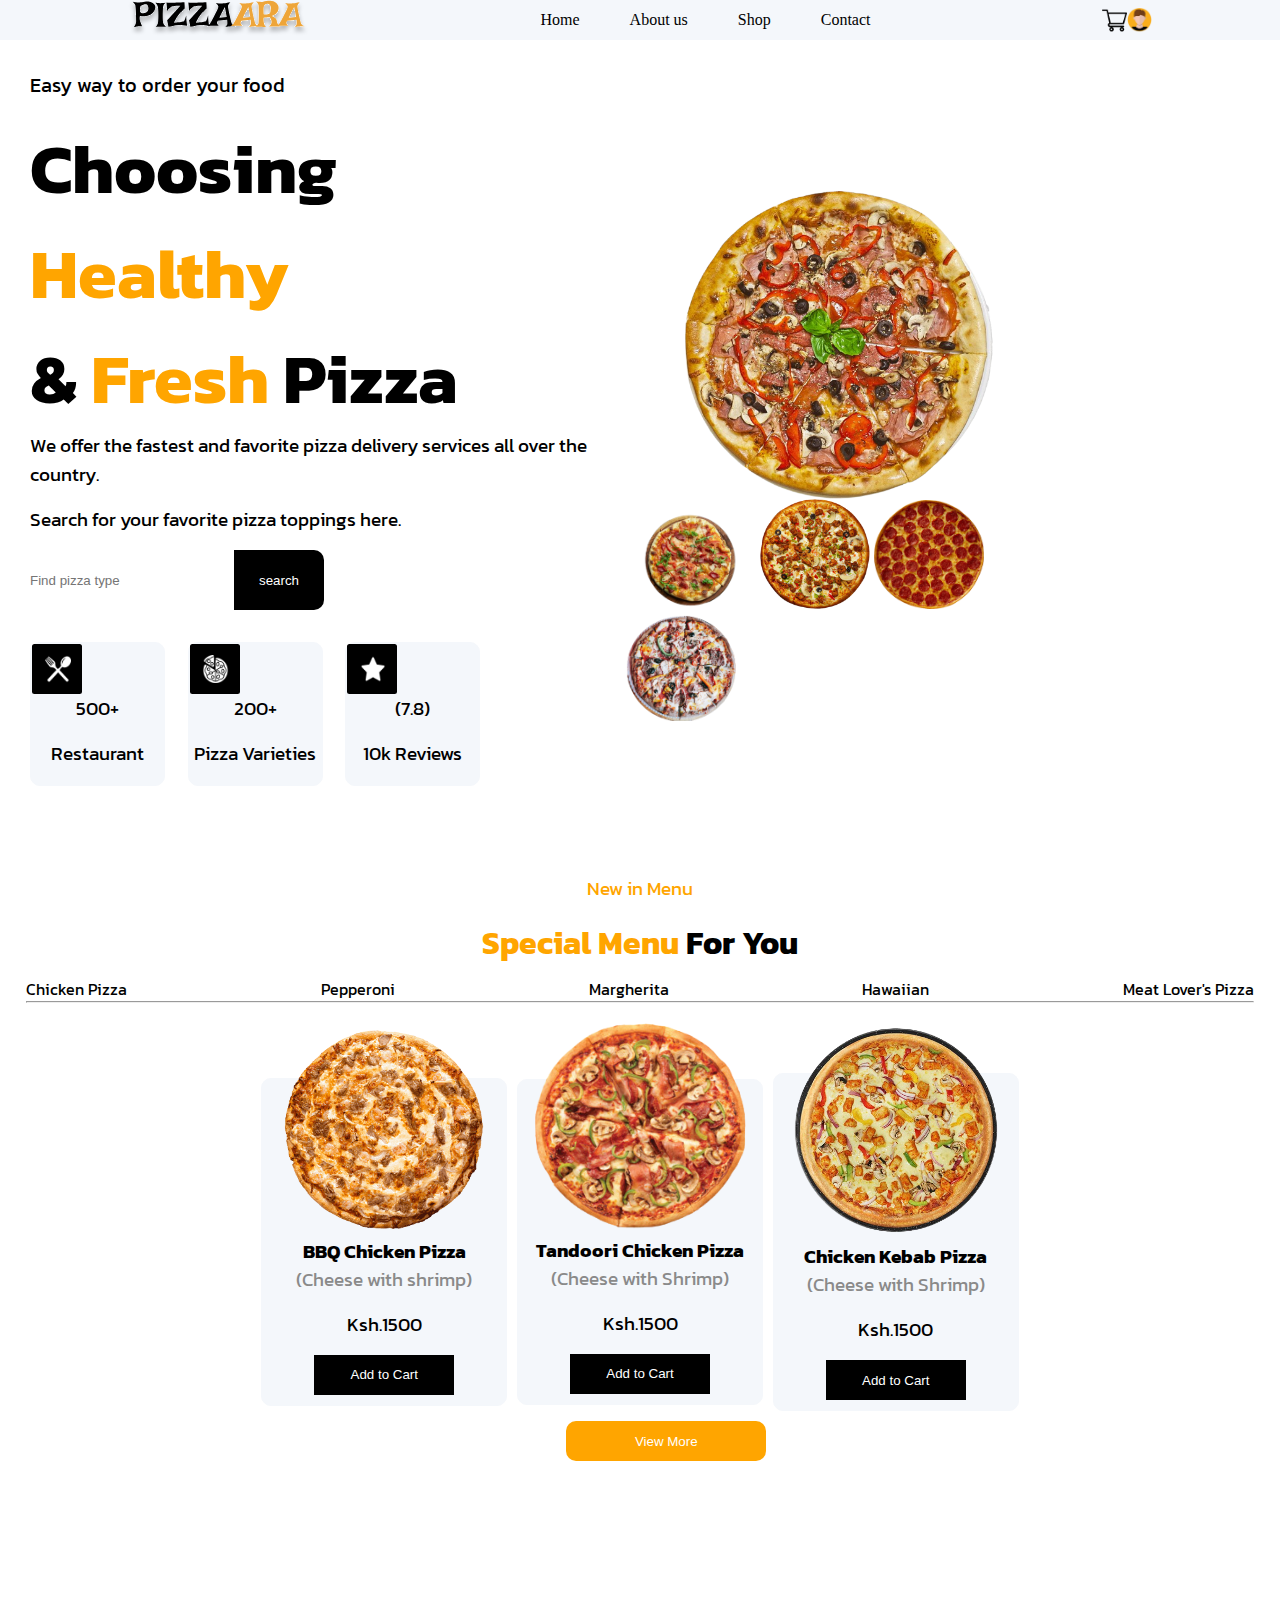
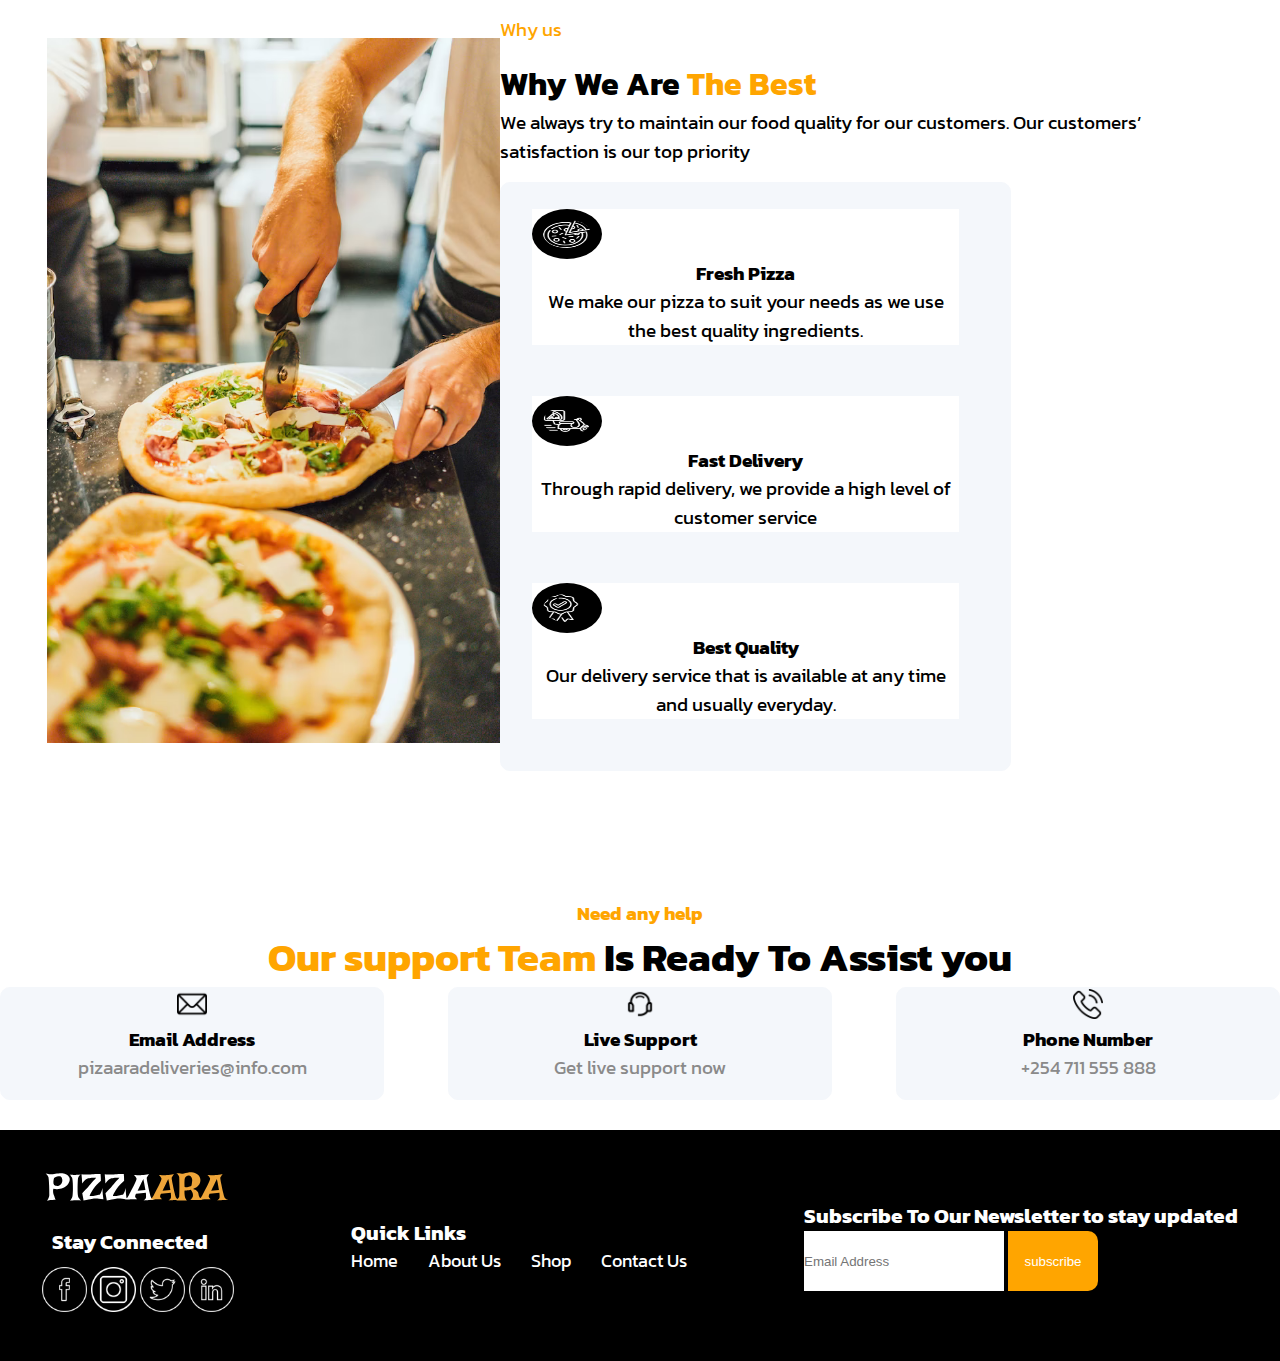
==== index.html @ c0f49642 "created new repl" ====
<!DOCTYPE html>
<html>
  <head>
    <title>Pizarra|One stop pizza shop</title>
    <link href="css/style.css" rel="stylesheet" />
    <link
      rel="stylesheet"
      href="https://cdnjs.cloudflare.com/ajax/libs/font-awesome/6.6.0/css/all.min.css"
      integrity="sha512-Kc323vGBEqzTmouAECnVceyQqyqdsSiqLQISBL29aUW4U/M7pSPA/gEUZQqv1cwx4OnYxTxve5UMg5GT6L4JJg=="
      crossorigin="anonymous"
      referrerpolicy="no-referrer"
    />
    <link rel="preconnect" href="https://fonts.googleapis.com">
<link rel="preconnect" href="https://fonts.gstatic.com" crossorigin>
<link href="https://fonts.googleapis.com/css2?family=Kanit:ital,wght@0,100;0,200;0,300;0,400;0,500;0,600;0,700;0,800;0,900;1,100;1,200;1,300;1,400;1,500;1,600;1,700;1,800;1,900&display=swap" rel="stylesheet">

    
  </head>
  <body>
    <section class="home-container">
    <header>
      <nav>
        <div class="container">
          <div class="nav">
            <div class="nav-left">
              <img src="images/logo.svg" alt class="Pizarra logo" />
            </div>
            <div class="nav-center">
              <ul>
                <li><a href="index.html"> Home</a></li>
                <li><a href="#">About us</a></li>
                <li><a href="shop.html">Shop</a></li>
                <li><a href="#">Contact</a></li>
              </ul>
            </div>
            <div class="nav-right">
              <img src="images/shopping-cart.png" width="25px" />
              <img src="images/avatar.png" width="25px" />
              <i class="fa-solid fa-bars"></i>
            </div>
          </div>
        </div>
      </nav>
    </header>
    <section class="hero-section">
      <div>
      <div>
        <p class="paragraph">Easy way to order your food</p>
        <div class="Choosing-h1">
        <h1 class="h1-heading">Choosing <span class="orange" >Healthy</span><br/>& <span class="orange">Fresh</span> Pizza</h1>
      </div>
        <p>We offer the fastest and favorite pizza delivery services all over the country.</p>
          <p>Search for your favorite pizza toppings here.</p>
      </div>
      <div class="search-bar" >
        <i class="fa-solid fa-magnifying-glass"></i> 
        <input class="input" type="text"placeholder="Find pizza type"/>
        <button class="btn btn-search">search</button>
      </div>
      <div class="reviews">
        <div class="review-box">
          <img class="background img" src="images/cutlery.png"/>
          <p>500+</p>
          <p>Restaurant</p>
        </div>
        <div class="review-box">
          <img class="background img" src="images/varieties.png"/>
          <p>200+</p>
          <p>Pizza Varieties</p>
        </div>
        <div class="review-box">
          <img class="background img" src="images/star.png" />
          <p>(7.8)</p>
          <p>10k Reviews</p>
        </div>
      </div>
      </div>

      <div class="pizza-hero">
        <div class="big-pizza">
        <img src="images/hero-pizza.png"alt="Big pizza"width="310px"/>
        </div>
          <img src="images/pizza-1.png"alt="pizza"width="130px"/>
          <img src="images/pizza-2.png"alt="pizza"width="110px"/>
          <img src="images/pizza-3.png"alt="pizza"width="110px"/>
          <img src="images/pizza-4.png"alt="pizza"width=110px/>
      </div>
  
    </section>
    <section class="pizza-menu">
      <div class="orange-1">
       <p> New in Menu</p>
      </div>
      <div>
        <h1 class="h1-center" ><span class="orange-1">Special Menu</span> For You</h1>
      </div>
      <div>
        <ul>
          <li>Chicken Pizza</li>
          <li>Pepperoni</li>
          <li>Margherita</li>
          <li>Hawaiian</li>
          <li>Meat Lover's Pizza</li>
        </ul>
      <hr/>
    </div>
    <div class="menu-pizza">
    <div class="pizza-cart">
      <img class="pizza-move" src="images/barbecue-chicken-pizza.png"width="220px"/>
      <div class="nameofpizza">
      <h3>BBQ Chicken Pizza</h3>
      <p class="shrimp">(Cheese with shrimp)</p>
      <p>Ksh.1500</p>
      <button class="button btn-cart">Add to Cart</button>
      </div>
    </div>
    <div class="pizza-cart">
      <img class="pizza-move" src="images/tandoori-chicken.png"width="220px"/>
      <div class="nameofpizza">
      <h3>Tandoori Chicken Pizza</h3>
      <p class="shrimp">(Cheese with Shrimp)</p>
      <p>Ksh.1500</p>
      <button class="button btn-cart">Add to Cart</button>
      </div>
    </div>
    <div class="pizza-cart">
      <img class="pizza-move" src="images/chicken-kebab.png"width="300px"/>
      <div class="nameofpizza">
      <h3>Chicken Kebab Pizza</h3>
      <p class="shrimp">(Cheese with Shrimp)</p>
      <p>Ksh.1500</p>
      </div>
      <button class="button btn-cart">Add to Cart</button>
    </div>
    </div>

    <div>
      <button class="btn-view">View More</button>
    </section>
    <section class="about">
      <div>
        <img class="chef" src="images/why-us.png"width="470px"/>
      </div>
      <div class="best">
      <div>
        <p class="us">Why us</p>
        <h1>Why We Are <span class="us">The Best</span></h1>
        <p>We always try to maintain our food quality for our customers. 
          Our customers’ satisfaction is our top priority</p>
      </div>
      <div class="reasons">
        <div class="features">
          <div class="fresh">
        <img class="background" src="images/fresh-pizza.png"width="120px"/>
        <h3>Fresh Pizza</h3>
        <p>We make our pizza to suit your needs as
          we use the best quality ingredients.</p>
        </div>
      </div>
      <div class="features">
        <div class="fast">
        <img class="background" src="images/fast-delivery.png"width="120px"/>
        <h3>Fast Delivery</h3>
        <p>Through rapid delivery, we provide a high
          level of customer service</p>
        </div>
      </div>
      <div  class="features">
        <div class="best">
        <img  class="background" src="images/quality.png"width="120px"/>
        <h3>Best Quality</h3>
        <p>Our delivery service that is available at
          any time and usually everyday.</p>
      </div>
      </div>
      </div>
      </div>
    </div>
    </section>
    <section class="support-section">
    <div>
      <h3 class="need">Need any help</h3>
    </div>
    <div>
      <h1 class="center-h1"><span class="our ">Our support Team</span> Is Ready To Assist you</h1>
    </div>
    <div class="support-box">
    <div class="mail">
      <img src="images/mail.png"width="30px"/>
      <h3>Email Address</h3>
      <p  class="gray">pizaaradeliveries@info.com</p>
    </div>
    <div class="support">
      <img src="images/live-support.png"width="30px"/>
      <h3>Live Support</h3>
      <p class="gray" >Get live support now<i class="fa-solid fa-arrow-right"></i> </p>
    </div>
    <div class="call">
      <img src="images/phone.png"width="30px"/>
      <h3>Phone Number</h3>
      <p class="gray">+254 711 555 888</p>
    </div>
    </div>
    </section>
    <section class="footer" >
      <div class="pizzara">
        <img src="images/logo_light.svg"width="190px"/>
        <h3 class="stay">Stay Connected</h3>
        <img src="images/facebook.png"width="45px"/>
        <img src="images/instagram.png"width="45px"/>
        <img src="images/twitter.png"width="45px"/>
        <img src="images/linkedin.png"width="45px"/>
    </div>
      <div class="links">
        <h3>Quick Links</h3>
        <div class="footer-links">
        <ul>
          <li>Home</li>
          <li>About Us</li>
          <li>Shop</li>
          <li>Contact Us</li>
        </ul>
        </div>
      </div>
      <div class="subscribe">
        <h3 class=" newsletter">Subscribe To Our Newsletter to stay updated</h3>
        <input class="input" type="email"placeholder="Email Address"/>
        <button class="btn btn-subscribe">subscribe</button>
      </div>
    </section>
    </section>
  </body>
</html>
---- css/style.css ----
* {
  margin: 0;
  padding: 0;
  box-sizing: border-box;
}

body {
  background-color: white;
}

.section-container {
  margin: 0 auto;
  padding: 0;
  box-sizing: border-box;
}

a {
  text-decoration: none;
  color: #000;
}

ul {
  list-style: none;
  gap: 30px;
}

.container {
  width: 80%;
  margin: 0 auto;
}

nav {
  background-color: #F4F7FB;
}
nav .nav {
  padding: -4px;
  display: flex;
  justify-content: space-between;
  align-items: center;
  flex-direction: row row;
  flex-wrap: nowrap;
}
nav ul {
  display: flex;
  justify-content: space-between;
  align-items: center;
  flex-direction: row row;
  flex-wrap: nowrap;
}

a {
  padding: 10px;
  display: inline-block;
}
a:hover {
  background-color: orange;
  color: white;
}

.nav-center {
  display: flex;
  justify-content: space-between;
  align-items: center;
  flex-direction: row row;
  flex-wrap: nowrap;
  display: inline-block;
}

.nav-right {
  display: flex;
  justify-content: space-between;
  align-items: center;
  flex-direction: row row;
  flex-wrap: nowrap;
}
.nav-right .fa-bars {
  display: none;
}

@media (max-width: 600px) {
  .nav-center {
    display: none;
  }
  .nav-right {
    display: flex;
    justify-content: space-between;
    align-items: center;
    flex-direction: row row;
    flex-wrap: nowrap;
  }
  .nav-right .fa-bars {
    display: inline-block;
  }
}
.hero-section {
  display: flex;
  justify-content: space-between;
  align-items: center;
  flex-direction: row row;
  flex-wrap: nowrap;
  font-family: "Kanit", sans-serif;
  padding: 20px;
  margin: 10px;
}

.h1-heading {
  font-size: 70px;
}

.paragraph {
  font-size: 20px;
}

p {
  font-size: 1.2rem;
  counter-reset: #333;
  margin-bottom: 1rem;
}

.orange {
  color: orange;
}

.search-bar {
  outline: none;
  border: none;
}

.btn {
  width: 90px;
  height: 60px;
  padding: 0.5rem 1rem;
  background-color: black;
  color: #fff;
  outline: none;
  border: none;
  border-top-right-radius: 10px;
  border-bottom-right-radius: 10px;
  cursor: pointer;
}
.btn:hover {
  background-color: #444;
}

.input {
  width: 200px;
  height: 60px;
  border: none;
  outline: none;
  color: #F4F7FB;
}

.reviews {
  display: flex;
  justify-content: space-between;
  align-items: center;
  flex-direction: row row;
  flex-wrap: nowrap;
  margin: 2rem 0;
  width: 450px;
}

.review-box {
  padding: 1PX;
  align-items: center;
  text-align: center;
  border: 1px solid #F4F7FB;
  border-radius: 10px;
  width: 30%;
  background-color: #F4F7FB;
}
@media (max-width: 768px) {
  .review-box {
    flex-direction: column;
    align-items: center;
  }
}

.background {
  align-items: center;
  background-color: #000;
  width: 70px;
  height: 50px;
  display: flex;
  border: 10px solid;
  border-radius: 70%;
  margin-left: 20;
  padding: 1px;
}

.img {
  display: flex;
  justify-content: space-between;
  align-items: center;
  flex-direction: row row;
  flex-wrap: nowrap;
  padding-left: 2%;
  width: 50px;
  height: 50px;
  border-radius: 5%;
}

.pizza-hero {
  padding-left: 30px;
  margin-right: 200px;
  padding-top: 30px;
}

.big-pizza {
  display: flex;
  justify-content: center;
  align-items: center;
  flex-direction: column row;
  flex-wrap: nowrap;
}
@media (max-width: 768px) {
  .big-pizza .pizza-image img {
    width: 60%;
  }
}

.pizza-menu {
  font-family: "Kanit", sans-serif;
  padding: 2%;
}
.pizza-menu .orange-1 {
  text-align: center;
  color: orange;
}
.pizza-menu .h1-center {
  text-align: center;
  padding-bottom: 10px;
}
.pizza-menu ul {
  display: flex;
  justify-content: space-between;
  align-items: center;
  flex-direction: row row;
  flex-wrap: nowrap;
  list-style: none;
}
.pizza-menu ul li:hover {
  color: orange;
}

.menu-pizza {
  display: flex;
  justify-content: space-between;
  align-items: center;
  flex-direction: row row;
  flex-wrap: nowrap;
  gap: 40px;
  margin-top: 70px;
}

.pizza-move {
  margin: -70px;
}

.nameofpizza {
  margin-top: 60px;
}

.button {
  margin: 90;
  width: 140px;
  height: 40px;
  padding: 0.5rem 1rem;
  background-color: black;
  color: #fff;
  outline: none;
  border: none;
  cursor: pointer;
}
.button:hover {
  background-color: #444;
}

.pizza-cart {
  padding: 10PX;
  align-items: center;
  text-align: center;
  border: 1px solid #F4F7FB;
  border-radius: 10px;
  width: 30%;
  background-color: #F4F7FB;
}
.pizza-cart .shrimp {
  color: #8a8a8a;
}

.btn-view {
  margin-top: 10px;
  margin-left: 44%;
  width: 200px;
  height: 40px;
  padding: 0.5rem 1rem;
  background-color: orange;
  color: #fff;
  outline: none;
  border: none;
  border-radius: 10px;
  cursor: pointer;
}
.btn-view:hover {
  background-color: #444;
}

.about {
  display: flex;
  justify-content: space-between;
  align-items: center;
  flex-direction: row row;
  flex-wrap: nowrap;
  font-family: "Kanit", sans-serif;
}

.chef {
  margin-left: 10%;
}

.us {
  color: orange;
}

.reasons {
  padding: 1PX;
  align-items: center;
  text-align: center;
  border: 1px solid #F4F7FB;
  border-radius: 10px;
  width: 70%;
  background-color: #F4F7FB;
}

.fresh {
  gap: 5px;
  margin-top: 5%;
  margin-left: 30px;
  margin-right: 50px;
  background-color: white;
}

.fast {
  gap: 5px;
  margin-top: 10%;
  margin-left: 30px;
  margin-right: 50px;
  background-color: white;
}

.best {
  gap: 5px;
  margin-top: 10%;
  margin-left: 30px;
  margin-right: 50px;
  background-color: white;
  margin-bottom: 10%;
}

.support-section {
  font-family: "Kanit", sans-serif;
  margin-bottom: 30px;
}

.need {
  color: orange;
  text-align: center;
}

.center-h1 {
  font-size: 40px;
  text-align: center;
}
.center-h1 .our {
  color: orange;
}

.support-box {
  display: flex;
  justify-content: space-between;
  align-items: center;
  flex-direction: row row;
  flex-wrap: nowrap;
}

.mail {
  padding: 1PX;
  align-items: center;
  text-align: center;
  border: 1px solid #F4F7FB;
  border-radius: 10px;
  width: 30%;
  background-color: #F4F7FB;
}
.mail .gray {
  color: #8a8a8a;
}

.support {
  padding: 1PX;
  align-items: center;
  text-align: center;
  border: 1px solid #F4F7FB;
  border-radius: 10px;
  width: 30%;
  background-color: #F4F7FB;
}
.support .gray {
  color: #8a8a8a;
}

.call {
  padding: 1PX;
  align-items: center;
  text-align: center;
  border: 1px solid #F4F7FB;
  border-radius: 10px;
  width: 30%;
  background-color: #F4F7FB;
}
.call .gray {
  color: #8a8a8a;
}

.pizza-menu {
  font-family: "Kanit", sans-serif;
  padding: 2%;
}
.pizza-menu .pizza-menu {
  display: grid;
  grid-template-columns: repeat(1, 1fr);
  gap: 10px;
  margin-top: 20px;
}

.orange-1 {
  text-align: center;
  color: orange;
}

.h1-center {
  text-align: center;
  padding-bottom: 10px;
}

ul {
  display: flex;
  justify-content: space-between;
  align-items: center;
  flex-direction: row row;
  flex-wrap: nowrap;
  list-style: none;
}
ul li:hover {
  color: orange;
}

.menu-pizza {
  display: flex;
  justify-content: center;
  align-items: center;
  flex-direction: row row;
  flex-wrap: nowrap;
  gap: 10px;
  margin-top: 70px;
}

.pizza-move {
  margin: -70px;
}

.nameofpizza {
  margin-top: 60px;
}

.button {
  margin: 90;
  width: 140px;
  height: 40px;
  padding: 0.5rem 1rem;
  background-color: black;
  color: #fff;
  outline: none;
  border: none;
  cursor: pointer;
}
.button:hover {
  background-color: #444;
}

.pizza-cart {
  padding: 10PX;
  align-items: center;
  text-align: center;
  border: 1px solid #F4F7FB;
  border-radius: 10px;
  width: 20%;
  background-color: #F4F7FB;
}
.pizza-cart .shrimp {
  color: #8a8a8a;
}

.btn-view {
  margin-top: 10px;
  margin-left: 44%;
  width: 200px;
  height: 40px;
  padding: 0.5rem 1rem;
  background-color: orange;
  color: #fff;
  outline: none;
  border: none;
  border-radius: 10px;
  cursor: pointer;
}
.btn-view:hover {
  background-color: #444;
}

@media (min-width: 576px) {
  .product-grid {
    grid-template-columns: repeat(1, 1fr);
  }
}
.footer {
  display: flex;
  justify-content: space-between;
  align-items: center;
  flex-direction: row row;
  flex-wrap: nowrap;
  font-family: "Kanit", sans-serif;
  background-color: #000;
  padding: 10px;
}
@media (min-width: 768px) {
  .footer {
    padding: 2rem;
    font-size: 1.1rem;
  }
}

.pizzara {
  margin: 10px;
}
.pizzara .stay {
  color: white;
  padding: 10px;
}

.links {
  color: white;
}
.links .footer-links {
  display: flex;
  justify-content: space-between;
  align-items: center;
  flex-direction: row row;
  flex-wrap: nowrap;
  list-style: none;
}
.links .footer-links li:hover {
  color: orange;
}

.subscribe {
  margin: 10px;
}
.subscribe .newsletter {
  color: white;
}
.subscribe .btn-subscribe {
  background-color: orange;
}
.subscribe .btn-subscribe:hover {
  background-color: #333;
}
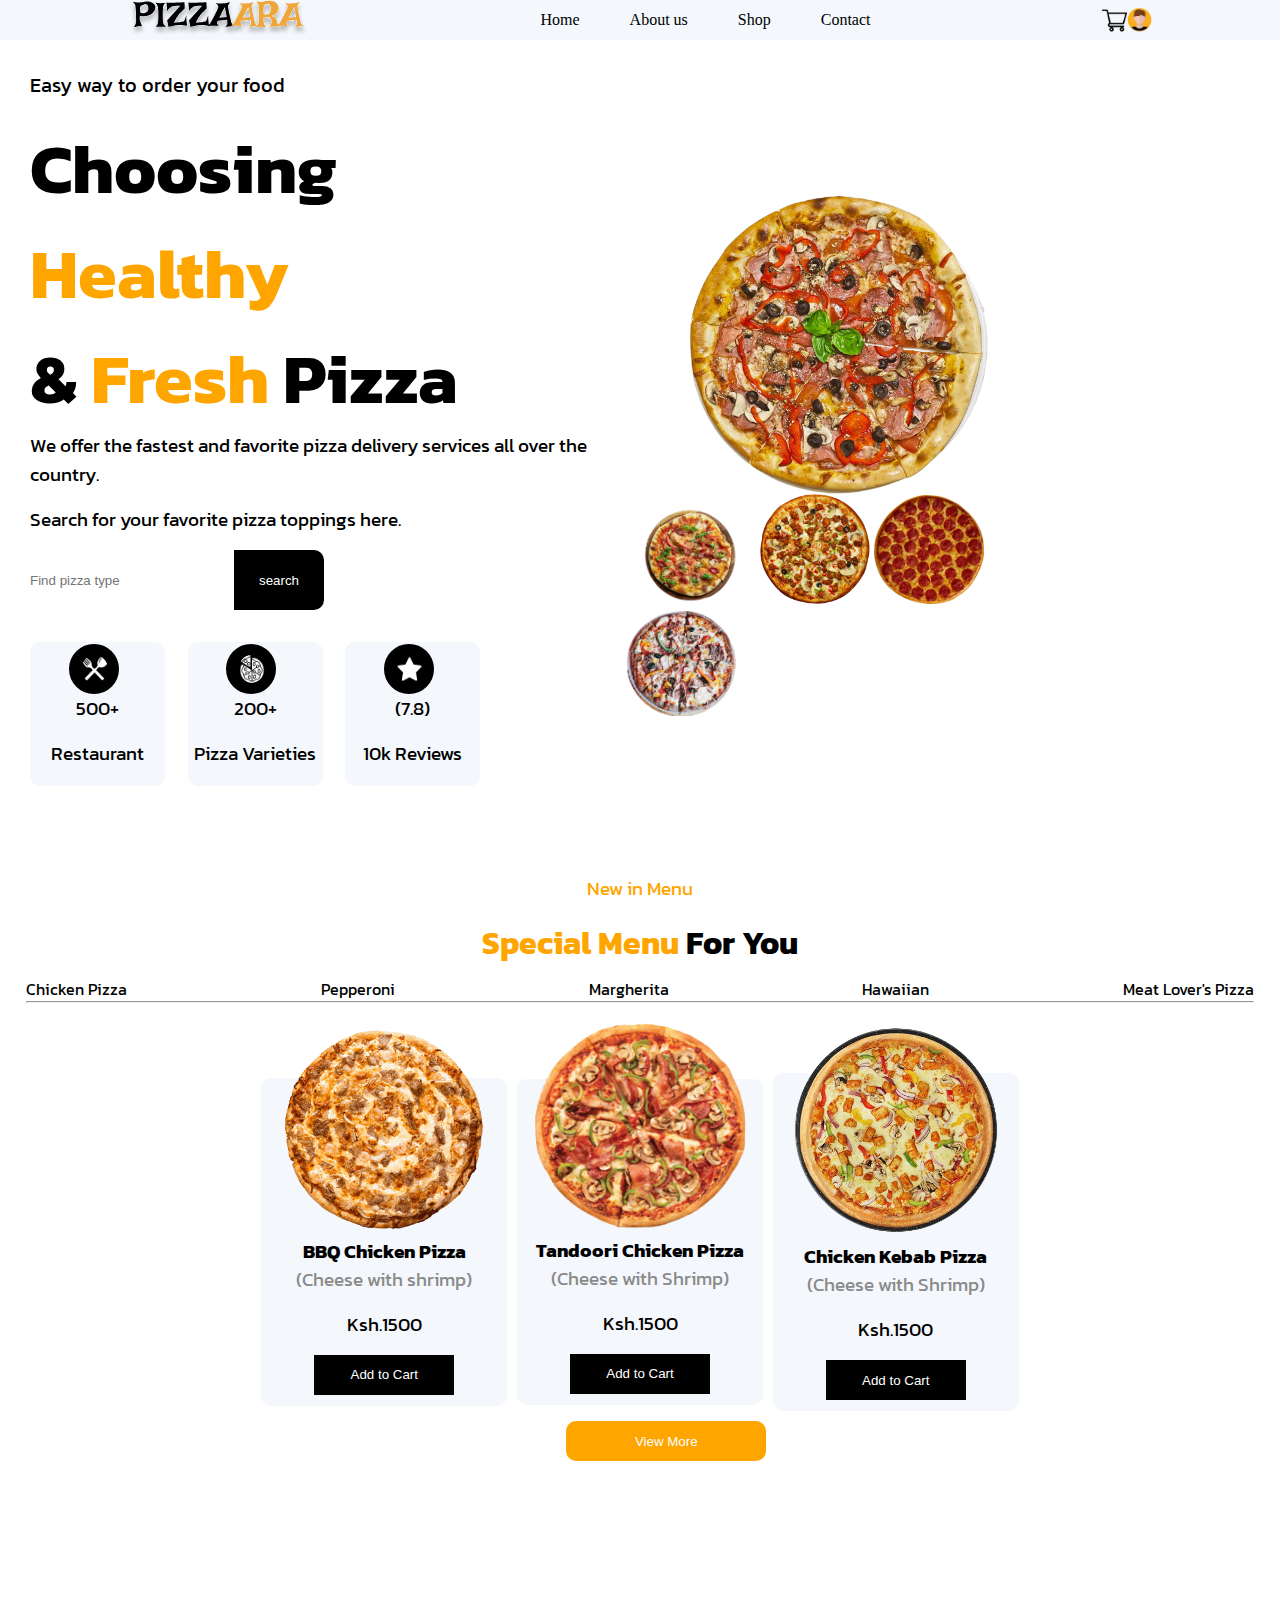
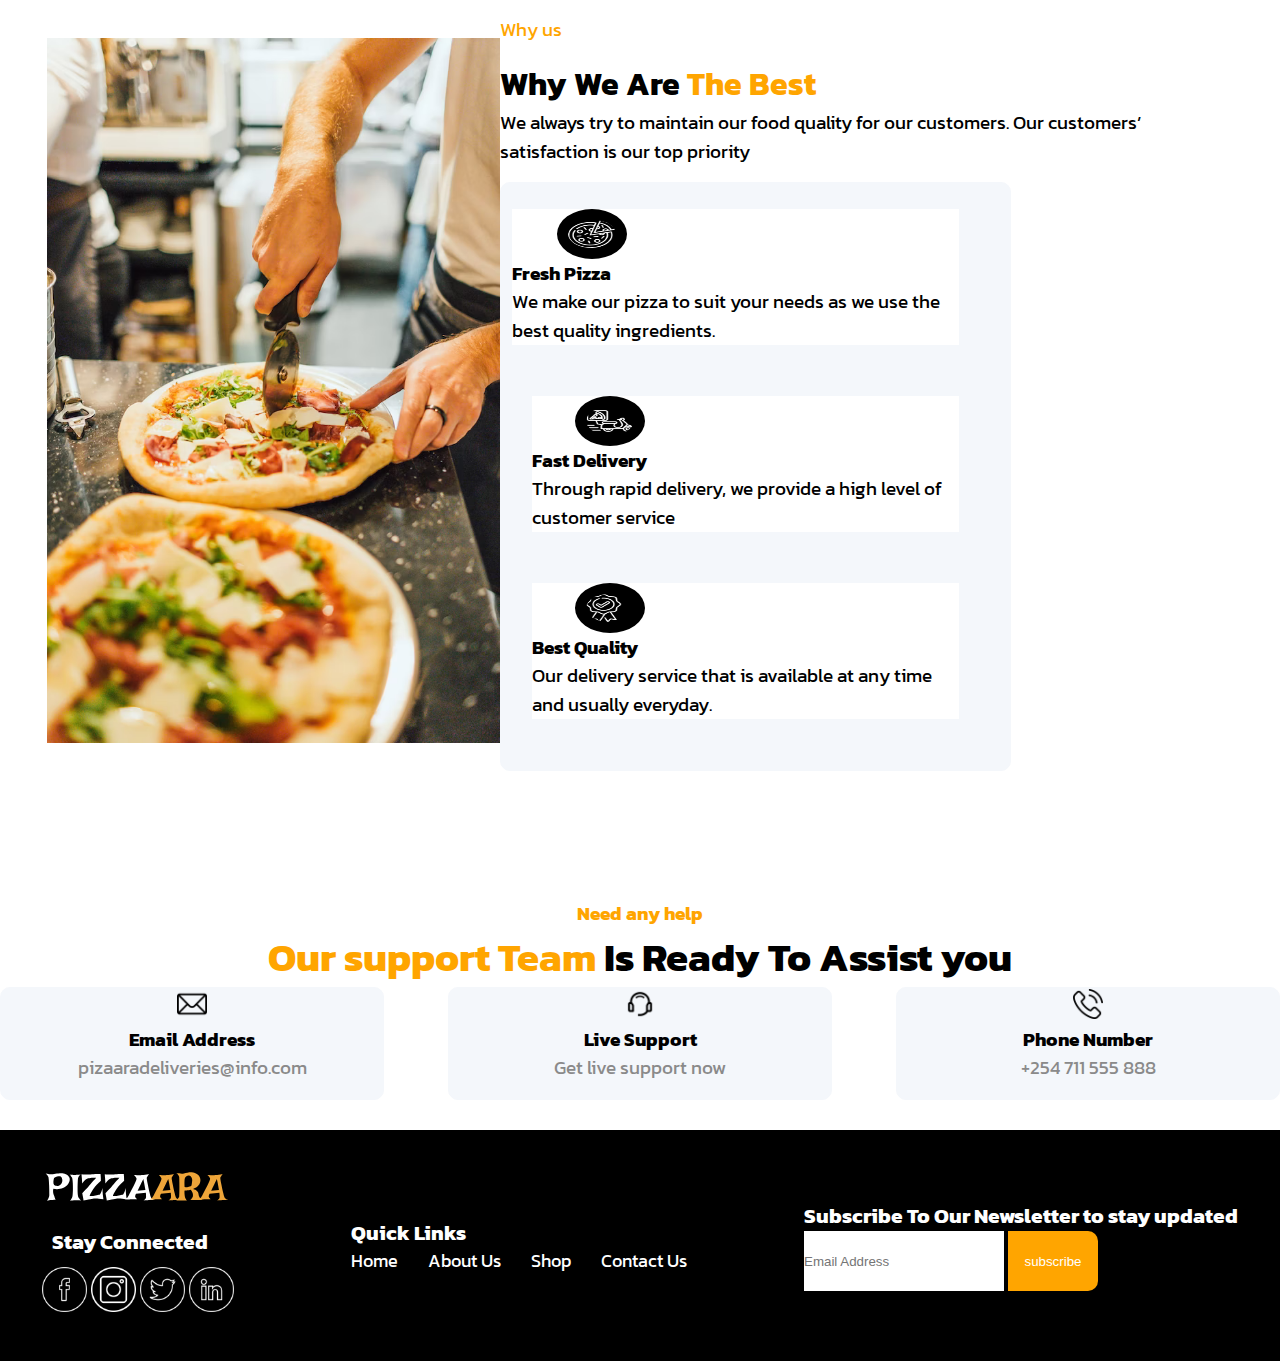
==== commit 6c2a8148: "added border radius to the reviews section" ====
--- a/index.html
+++ b/index.html
@@ -59,17 +59,17 @@
       </div>
       <div class="reviews">
         <div class="review-box">
-          <img class="background img" src="images/cutlery.png"/>
+          <img class="background-1 img" src="images/cutlery.png"/>
           <p>500+</p>
           <p>Restaurant</p>
         </div>
         <div class="review-box">
-          <img class="background img" src="images/varieties.png"/>
+          <img class="background-1 img" src="images/varieties.png"/>
           <p>200+</p>
           <p>Pizza Varieties</p>
         </div>
         <div class="review-box">
-          <img class="background img" src="images/star.png" />
+          <img class="background-1 img" src="images/star.png" />
           <p>(7.8)</p>
           <p>10k Reviews</p>
         </div>
@@ -78,7 +78,7 @@
 
       <div class="pizza-hero">
         <div class="big-pizza">
-        <img src="images/hero-pizza.png"alt="Big pizza"width="310px"/>
+        <img src="images/hero-pizza.png"alt="Big pizza"width="300px"/>
         </div>
           <img src="images/pizza-1.png"alt="pizza"width="130px"/>
           <img src="images/pizza-2.png"alt="pizza"width="110px"/>
@@ -151,7 +151,9 @@
       <div class="reasons">
         <div class="features">
           <div class="fresh">
-        <img class="background" src="images/fresh-pizza.png"width="120px"/>
+            <div>
+        <img class="background-2" src="images/fresh-pizza.png"width="120px"/>
+      </div>
         <h3>Fresh Pizza</h3>
         <p>We make our pizza to suit your needs as
           we use the best quality ingredients.</p>
@@ -159,7 +161,9 @@
       </div>
       <div class="features">
         <div class="fast">
-        <img class="background" src="images/fast-delivery.png"width="120px"/>
+          <div>
+        <img class="background-2" src="images/fast-delivery.png"width="120px"/>
+      </div>
         <h3>Fast Delivery</h3>
         <p>Through rapid delivery, we provide a high
           level of customer service</p>
@@ -167,7 +171,9 @@
       </div>
       <div  class="features">
         <div class="best">
-        <img  class="background" src="images/quality.png"width="120px"/>
+          <div>
+        <img  class="background-2" src="images/quality.png"width="120px"/>
+      </div>
         <h3>Best Quality</h3>
         <p>Our delivery service that is available at
           any time and usually everyday.</p>
--- a/css/style.css
+++ b/css/style.css
@@ -176,15 +176,20 @@
   }
 }
 
-.background {
+.background-1 {
+  display: flex;
+  justify-content: space-between;
+  align-items: center;
+  flex-direction: row row;
+  flex-wrap: nowrap;
   align-items: center;
   background-color: #000;
   width: 70px;
   height: 50px;
   display: flex;
   border: 10px solid;
-  border-radius: 70%;
-  margin-left: 20;
+  border-radius: 50%;
+  margin-left: 28%;
   padding: 1px;
 }
 
@@ -197,7 +202,7 @@
   padding-left: 2%;
   width: 50px;
   height: 50px;
-  border-radius: 5%;
+  border-radius: 50%;
 }
 
 .pizza-hero {
@@ -324,19 +329,29 @@
 }
 
 .reasons {
-  padding: 1PX;
-  align-items: center;
-  text-align: center;
+  padding: 1px;
   border: 1px solid #F4F7FB;
   border-radius: 10px;
   width: 70%;
   background-color: #F4F7FB;
+}
+
+.background-2 {
+  background-color: #000;
+  width: 70px;
+  height: 50px;
+  display: flex;
+  align-items: center;
+  border: 10px solid;
+  border-radius: 100%;
+  margin-left: 10%;
+  padding: 1px;
 }
 
 .fresh {
   gap: 5px;
   margin-top: 5%;
-  margin-left: 30px;
+  margin-left: 10px;
   margin-right: 50px;
   background-color: white;
 }
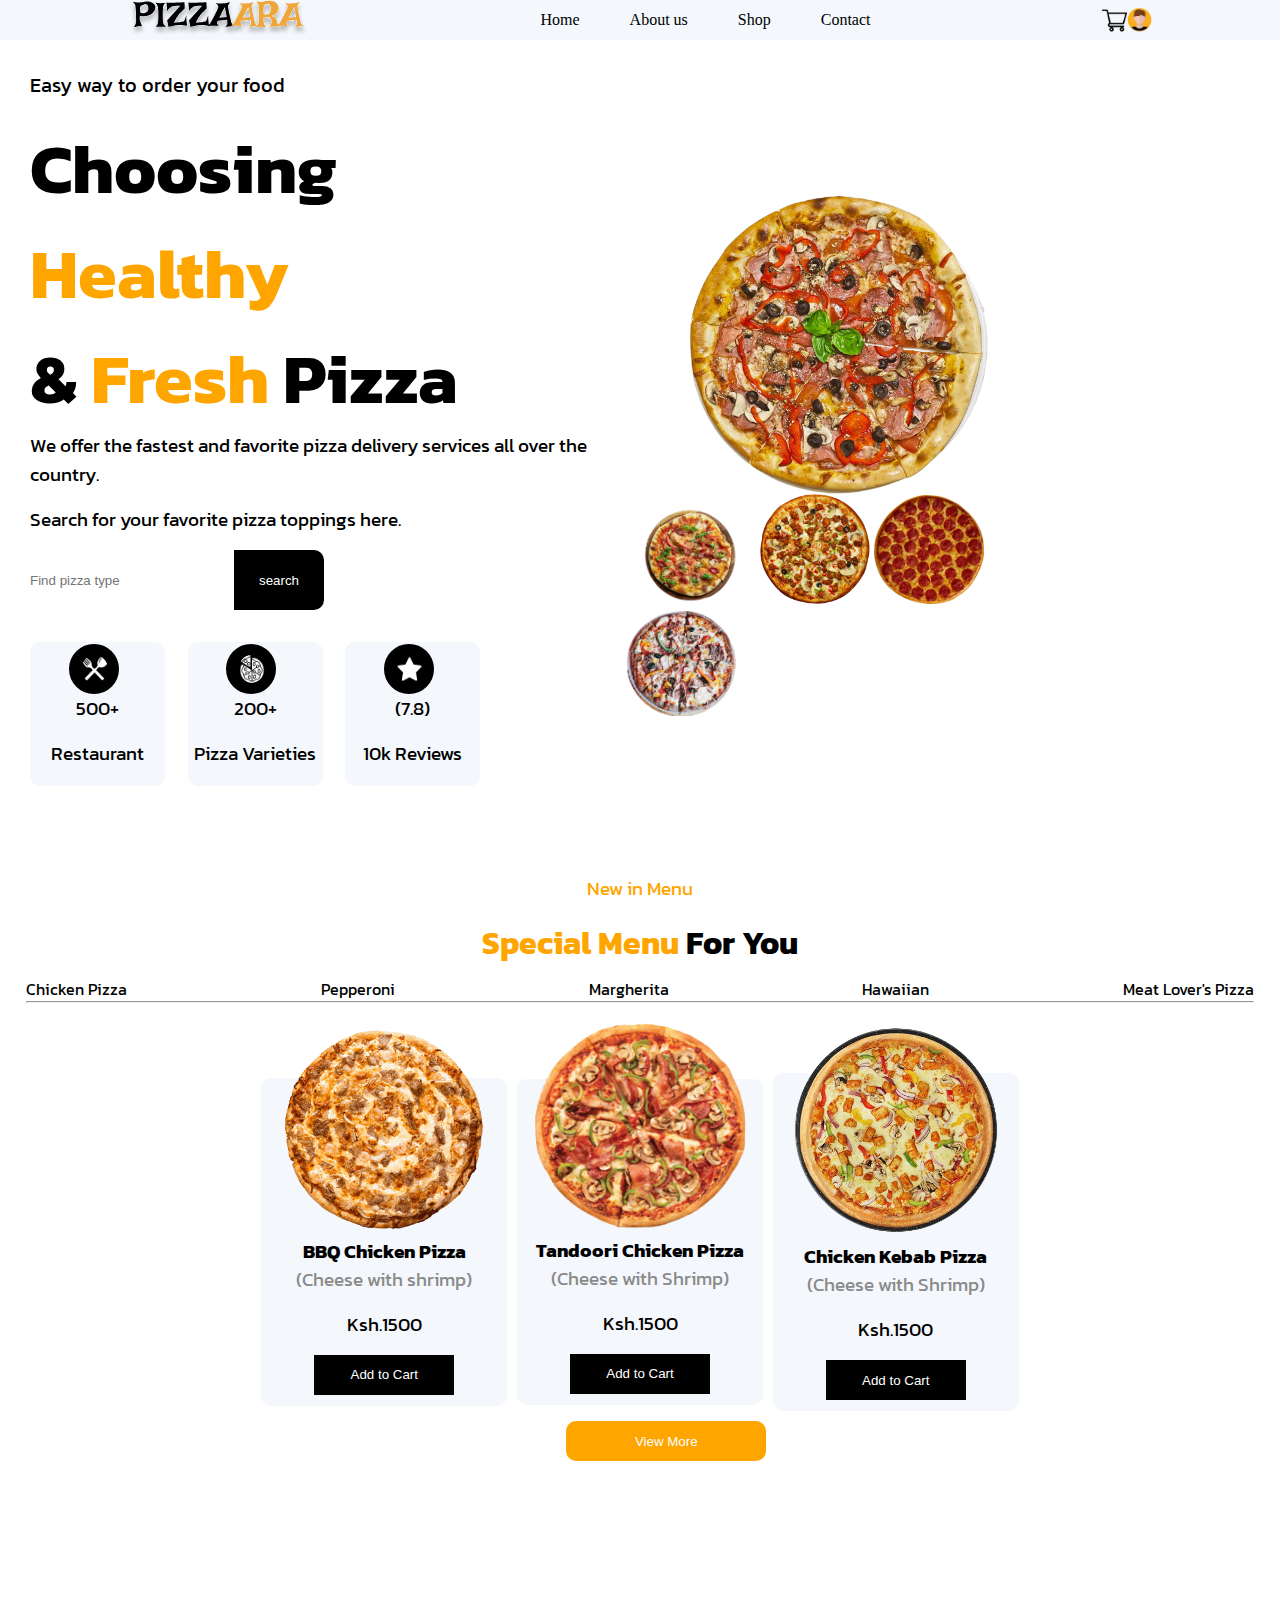
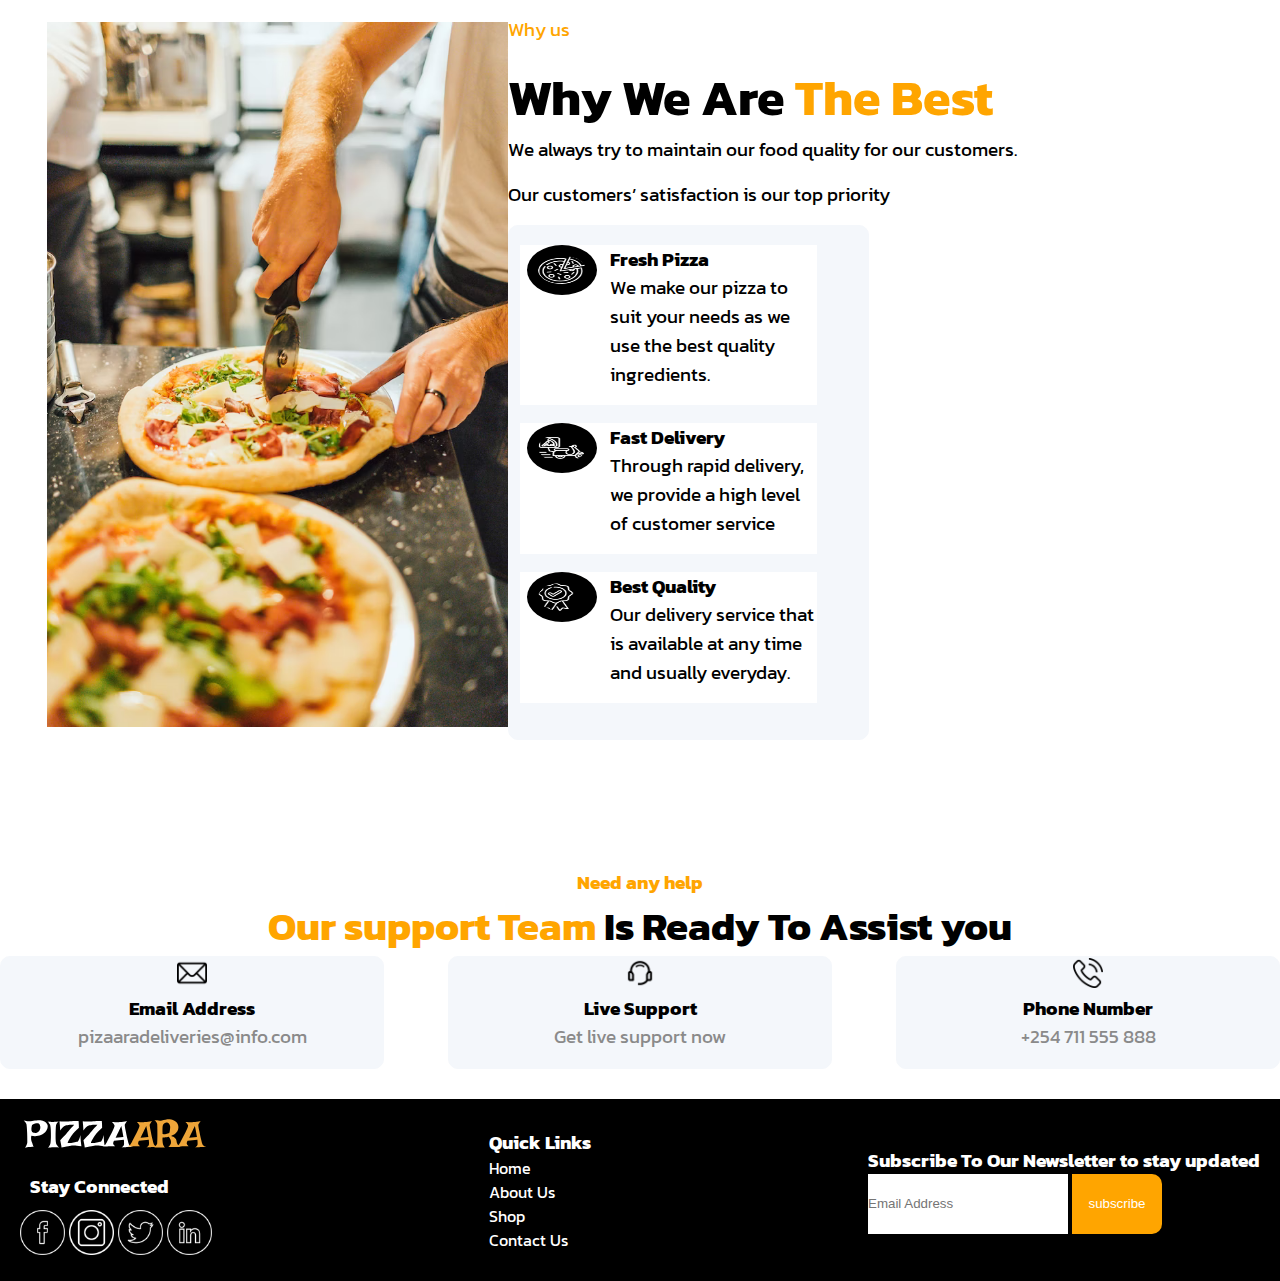
==== commit b43697df: "responsive design" ====
--- a/index.html
+++ b/index.html
@@ -95,7 +95,7 @@
         <h1 class="h1-center" ><span class="orange-1">Special Menu</span> For You</h1>
       </div>
       <div>
-        <ul>
+        <ul class="ul-menu">
           <li>Chicken Pizza</li>
           <li>Pepperoni</li>
           <li>Margherita</li>
@@ -144,9 +144,9 @@
       <div class="best">
       <div>
         <p class="us">Why us</p>
-        <h1>Why We Are <span class="us">The Best</span></h1>
-        <p>We always try to maintain our food quality for our customers. 
-          Our customers’ satisfaction is our top priority</p>
+        <h1 class="h1-about">Why We Are <span class="us">The Best</span></h1>
+        <p>We always try to maintain our food quality for our customers.</p> 
+          <p>Our customers’ satisfaction is our top priority</p>
       </div>
       <div class="reasons">
         <div class="features">
@@ -154,9 +154,11 @@
             <div>
         <img class="background-2" src="images/fresh-pizza.png"width="120px"/>
       </div>
+      <div>
         <h3>Fresh Pizza</h3>
         <p>We make our pizza to suit your needs as
           we use the best quality ingredients.</p>
+        </div>
         </div>
       </div>
       <div class="features">
@@ -164,19 +166,23 @@
           <div>
         <img class="background-2" src="images/fast-delivery.png"width="120px"/>
       </div>
+      <div>
         <h3>Fast Delivery</h3>
         <p>Through rapid delivery, we provide a high
           level of customer service</p>
         </div>
+        </div>
       </div>
       <div  class="features">
-        <div class="best">
+        <div class="best-quality">
           <div>
         <img  class="background-2" src="images/quality.png"width="120px"/>
       </div>
+      <div>
         <h3>Best Quality</h3>
         <p>Our delivery service that is available at
           any time and usually everyday.</p>
+        </div>
       </div>
       </div>
       </div>
--- a/css/style.css
+++ b/css/style.css
@@ -101,6 +101,11 @@
   font-family: "Kanit", sans-serif;
   padding: 20px;
   margin: 10px;
+}
+@media screen and (max-width: 768px) {
+  .hero-section {
+    flex-direction: column;
+  }
 }
 
 .h1-heading {
@@ -228,15 +233,18 @@
   font-family: "Kanit", sans-serif;
   padding: 2%;
 }
-.pizza-menu .orange-1 {
-  text-align: center;
-  color: orange;
-}
-.pizza-menu .h1-center {
+
+.orange-1 {
+  text-align: center;
+  color: orange;
+}
+
+.h1-center {
   text-align: center;
   padding-bottom: 10px;
 }
-.pizza-menu ul {
+
+.ul-menu {
   display: flex;
   justify-content: space-between;
   align-items: center;
@@ -244,7 +252,7 @@
   flex-wrap: nowrap;
   list-style: none;
 }
-.pizza-menu ul li:hover {
+.ul-menu li:hover {
   color: orange;
 }
 
@@ -256,6 +264,12 @@
   flex-wrap: nowrap;
   gap: 40px;
   margin-top: 70px;
+}
+@media screen and (max-width: 768px) {
+  .menu-pizza .pizza-cart {
+    flex-direction: column;
+    gap: 20px;
+  }
 }
 
 .pizza-move {
@@ -319,6 +333,14 @@
   flex-wrap: nowrap;
   font-family: "Kanit", sans-serif;
 }
+@media screen and (max-width: 768px) {
+  .about {
+    flex-direction: column;
+  }
+  .about .chef {
+    width: 300px;
+  }
+}
 
 .chef {
   margin-left: 10%;
@@ -326,6 +348,18 @@
 
 .us {
   color: orange;
+}
+
+.h1-about {
+  font-size: 50px;
+}
+
+.features {
+  display: flex;
+  justify-content: space-between;
+  align-items: center;
+  flex-direction: row row;
+  flex-wrap: nowrap;
 }
 
 .reasons {
@@ -334,6 +368,7 @@
   border-radius: 10px;
   width: 70%;
   background-color: #F4F7FB;
+  margin-right: 1%;
 }
 
 .background-2 {
@@ -349,7 +384,8 @@
 }
 
 .fresh {
-  gap: 5px;
+  display: flex;
+  gap: 20px;
   margin-top: 5%;
   margin-left: 10px;
   margin-right: 50px;
@@ -357,18 +393,29 @@
 }
 
 .fast {
-  gap: 5px;
-  margin-top: 10%;
-  margin-left: 30px;
+  display: flex;
+  gap: 20px;
+  margin-top: 5%;
+  margin-left: 10px;
   margin-right: 50px;
   background-color: white;
+}
+
+.best-quality {
+  display: flex;
+  gap: 20px;
+  margin-top: 5%;
+  margin-left: 10px;
+  margin-right: 50px;
+  background-color: white;
+  margin-bottom: 10%;
 }
 
 .best {
   gap: 5px;
   margin-top: 10%;
-  margin-left: 30px;
-  margin-right: 50px;
+  margin-left: 3%;
+  margin-right: 20%;
   background-color: white;
   margin-bottom: 10%;
 }
@@ -382,6 +429,11 @@
   color: orange;
   text-align: center;
 }
+@media screen and (max-width: 768px) {
+  .need {
+    flex-direction: column;
+  }
+}
 
 .center-h1 {
   font-size: 40px;
@@ -390,6 +442,11 @@
 .center-h1 .our {
   color: orange;
 }
+@media screen and (max-width: 768px) {
+  .center-h1 {
+    flex-direction: column;
+  }
+}
 
 .support-box {
   display: flex;
@@ -398,9 +455,15 @@
   flex-direction: row row;
   flex-wrap: nowrap;
 }
+@media screen and (max-width: 768px) {
+  .support-box {
+    flex-direction: column;
+    gap: 30px;
+  }
+}
 
 .mail {
-  padding: 1PX;
+  padding: 1px;
   align-items: center;
   text-align: center;
   border: 1px solid #F4F7FB;
@@ -413,7 +476,7 @@
 }
 
 .support {
-  padding: 1PX;
+  padding: 1px;
   align-items: center;
   text-align: center;
   border: 1px solid #F4F7FB;
@@ -426,7 +489,7 @@
 }
 
 .call {
-  padding: 1PX;
+  padding: 1px;
   align-items: center;
   text-align: center;
   border: 1px solid #F4F7FB;
@@ -459,7 +522,7 @@
   padding-bottom: 10px;
 }
 
-ul {
+.ul-menu {
   display: flex;
   justify-content: space-between;
   align-items: center;
@@ -467,7 +530,7 @@
   flex-wrap: nowrap;
   list-style: none;
 }
-ul li:hover {
+.ul-menu li:hover {
   color: orange;
 }
 
@@ -541,18 +604,19 @@
 }
 .footer {
   display: flex;
-  justify-content: space-between;
-  align-items: center;
-  flex-direction: row row;
-  flex-wrap: nowrap;
+  justify-content: center;
+  align-items: center;
+  flex-direction: row row;
+  flex-wrap: nowrap;
+  justify-content: space-between;
   font-family: "Kanit", sans-serif;
   background-color: #000;
   padding: 10px;
 }
-@media (min-width: 768px) {
+@media (max-width: 768px) {
   .footer {
-    padding: 2rem;
-    font-size: 1.1rem;
+    flex-direction: column;
+    text-align: center;
   }
 }
 
@@ -568,11 +632,6 @@
   color: white;
 }
 .links .footer-links {
-  display: flex;
-  justify-content: space-between;
-  align-items: center;
-  flex-direction: row row;
-  flex-wrap: nowrap;
   list-style: none;
 }
 .links .footer-links li:hover {
